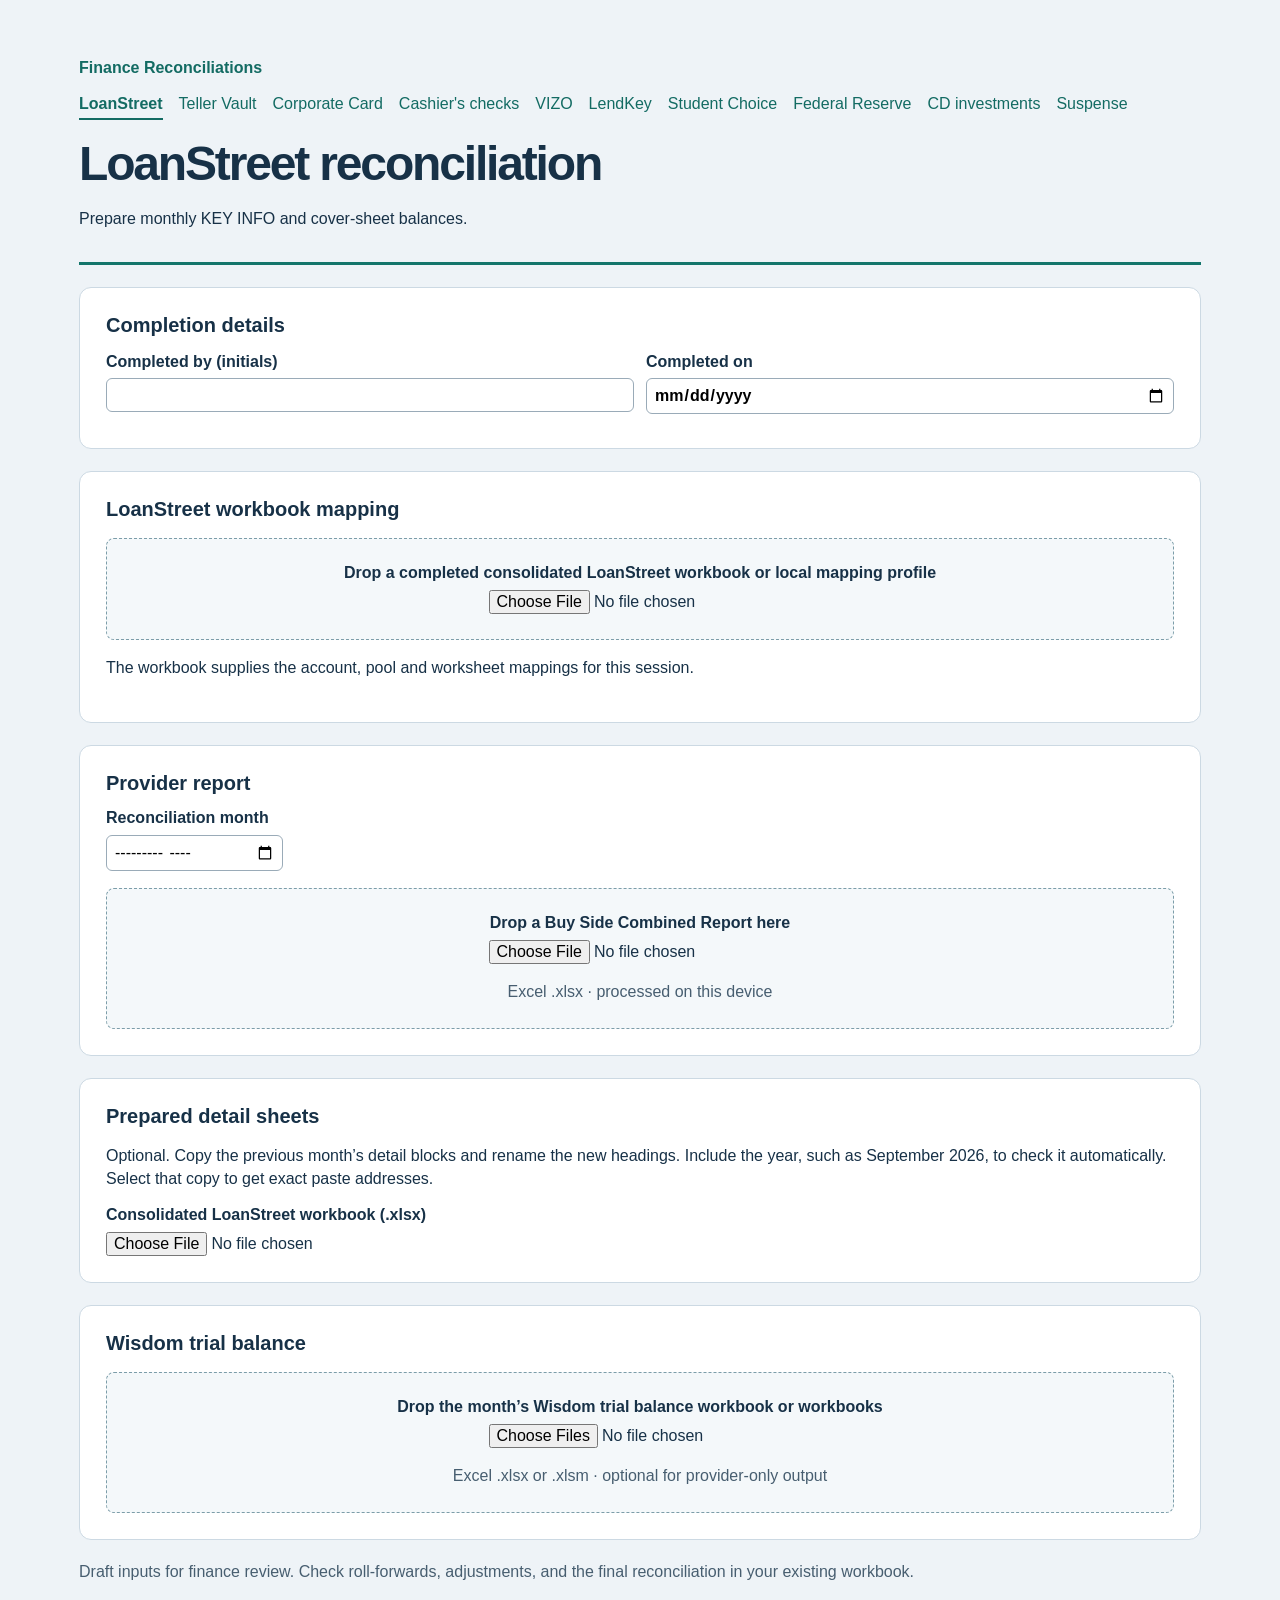
==== index.html @ 939632a0 "Publish static reconciliation app" ====
<!doctype html>
<html lang="en">
<head>
  <meta charset="utf-8">
  <meta name="viewport" content="width=device-width, initial-scale=1">
  <meta http-equiv="Content-Security-Policy" content="default-src 'none'; script-src 'self'; style-src 'self'; connect-src 'none'; base-uri 'none'; form-action 'none'">
  <title>LoanStreet reconciliation | Finance Reconciliations</title>
  <link rel="stylesheet" href="style.css">
  <script defer src="jszip.min.js"></script>
  <script defer src="loanstreet.js"></script>
  <script defer src="covers.js"></script>
  <script defer src="details.js"></script>
  <script defer src="profile.js"></script>
  <script defer src="app.js"></script>
</head>
<body>
  <main>
    <header>
      <p class="organization">Finance Reconciliations</p>
      <nav aria-label="Reconciliations"><a href="index.html" aria-current="page">LoanStreet</a><a href="vault.html">Teller Vault</a><a href="card.html">Corporate Card</a><a href="checks.html">Cashier's checks</a><a href="vizo.html">VIZO</a><a href="lendkey.html">LendKey</a><a href="student.html">Student Choice</a><a href="fed.html">Federal Reserve</a><a href="cd.html">CD investments</a><a href="suspense.html">Suspense</a></nav>
      <h1>LoanStreet reconciliation</h1>
      <p>Prepare monthly KEY INFO and cover-sheet balances.</p>
    </header>
    <section class="panel" aria-labelledby="profile-heading">
      <h2 id="profile-heading">LoanStreet workbook mapping</h2>
      <div id="profile-drop" class="drop">
        <label for="profile">Drop a completed consolidated LoanStreet workbook or local mapping profile</label>
        <input type="file" id="profile" accept=".xlsx,.json">
      </div>
      <p id="profile-status" role="status">The workbook supplies the account, pool and worksheet mappings for this session.</p>
    </section>
    <section class="panel" aria-labelledby="input-heading">
      <h2 id="input-heading">Provider report</h2>
      <label for="month">Reconciliation month</label>
      <input type="month" id="month" required>
      <div id="drop" class="drop">
        <label for="report">Drop a Buy Side Combined Report here</label>
        <input type="file" id="report" accept=".xlsx">
        <p>Excel .xlsx · processed on this device</p>
      </div>
      <p id="status" role="status" aria-live="polite"></p>
    </section>
    <section class="panel" aria-labelledby="detail-heading">
      <h2 id="detail-heading">Prepared detail sheets</h2>
      <p>Optional. Copy the previous month’s detail blocks and rename the new headings. Include the year, such as September 2026, to check it automatically. Select that copy to get exact paste addresses.</p>
      <label for="detail-file">Consolidated LoanStreet workbook (.xlsx)</label>
      <input type="file" id="detail-file" accept=".xlsx">
      <p id="detail-status" role="status" aria-live="polite"></p>
      <button type="button" id="detail-clear" hidden>Remove detail workbook</button>
    </section>
    <section class="panel" aria-labelledby="wisdom-heading">
      <h2 id="wisdom-heading">Wisdom trial balance</h2>
      <div id="wisdom-drop" class="drop">
        <label for="wisdom-file">Drop the month’s Wisdom trial balance workbook or workbooks</label>
        <input type="file" id="wisdom-file" accept=".xlsx,.xlsm" multiple>
        <p>Excel .xlsx or .xlsm · optional for provider-only output</p>
      </div>
      <div id="wisdom-mapping" hidden>
        <p>Use the same account and balance columns and data row range in each workbook.</p>
        <div class="mapping">
          <label>Worksheet<select id="wisdom-sheet"></select></label>
          <label>G/L account column<input id="wisdom-account" placeholder="e.g. A" maxlength="3"></label>
          <label>Ending balance column<input id="wisdom-balance" placeholder="e.g. F" maxlength="3"></label>
          <label>First data row<input id="wisdom-first" type="number" min="1" max="1048576" value="2"></label>
          <label>Last data row (optional)<input id="wisdom-last" type="number" min="1" max="1048576"></label>
        </div>
        <label class="confirmation"><input id="wisdom-confirm" type="checkbox">
          I verified the selected columns, month, and that these are the ending balances after the month-end entries.
        </label>
      </div>
      <p id="wisdom-status" role="status" aria-live="polite"></p>
      <button type="button" id="wisdom-clear" hidden>Remove Wisdom file</button>
    </section>
    <section class="panel" id="preview" aria-labelledby="output-heading" hidden>
      <div class="output">
        <div>
          <h2 id="output-heading">Excel preview</h2>
          <p id="period"></p>
        </div>
        <button type="button" id="download">Download Excel</button>
      </div>
      <div id="table" class="table" tabindex="0" role="region" aria-label="Pool balances"></div>
      <p>In your copied monthly KEY INFO worksheet, paste values from <strong>G3:N10</strong> and <strong>G12</strong> into the same cells. Check that the pool headers match first.</p>
      <p>Use the <strong>Cover inputs</strong> sheet to find the exact provider and ledger cells to paste into each existing cover. Paste only the listed cells.</p>
      <p>When provided, <strong>Cover period inputs</strong> lists the month labels to update in the prepared covers.</p>
      <p>Use <strong>Detail inputs</strong> for the five provider amounts per pool. When a prepared workbook is selected, review the current values and proposed changes before pasting the listed cells.</p>
    </section>
    <aside>Draft inputs for finance review. Check roll-forwards, adjustments, and the final reconciliation in your existing workbook.</aside>
  </main>
</body>
</html>
---- style.css ----
:root {
  color-scheme: light;
  font-family: "Geist", "Segoe UI", sans-serif;
  color: #173147;
  background: #eef3f7;
}
* { box-sizing: border-box; }
[hidden] { display: none !important; }
body { margin: 0; }
main { max-width: 1170px; margin: auto; padding: 40px 24px; }
header { border-bottom: 3px solid #13756b; padding-bottom: 16px; }
.organization { color: #136b63; font-weight: 750; }
h1 { font-size: clamp(2rem, 5vw, 3rem); margin: 0; letter-spacing: -.045em; }
h2 { margin: 0 0 14px; font-size: 1.25rem; }
nav { display: flex; flex-wrap: wrap; gap: 16px; margin: 16px 0; }
nav a { color: #136b63; padding-bottom: 5px; text-decoration: none; }
nav a[aria-current] { font-weight: 750; border-bottom: 2px solid; }
p { line-height: 1.45; }
.panel {
  margin-top: 22px;
  border-radius: 12px;
  border: 1px solid #ccd9e3;
  background: white;
  padding: clamp(15px, 3vw, 26px);
}
label { display: block; font-weight: 650; margin-bottom: 8px; }
input, button { font: inherit; max-width: 100%; }
textarea { display: block; width: 100%; margin: 7px 0 14px; border: 1px solid #9aabb8; border-radius: 6px; padding: 9px; font: inherit; resize: vertical; }
input[type=month] { border: 1px solid #9aabb8; border-radius: 6px; padding: 7px; }
.drop {
  border: 1.5px dashed #7c9da9;
  background: #f4f8fa;
  border-radius: 8px;
  padding: 25px 16px;
  text-align: center;
  margin-top: 17px;
}
.drop.active { border-color: #13756b; background: #e1f3ef; }
.drop p, .output p { color: #475e70; margin-bottom: 0; }
#status, #wisdom-status, #detail-status { margin: 12px 0 0; overflow-wrap: anywhere; }
#status:empty, #wisdom-status:empty, #detail-status:empty { display: none; }
.error { color: #a22727; font-weight: 650; }
.mapping { display: grid; grid-template-columns: repeat(auto-fit, minmax(160px, 1fr)); gap: 12px; margin-top: 16px; }
.mapping input, .mapping select { display: block; width: 100%; margin-top: 7px; font: inherit; border: 1px solid #9aabb8; border-radius: 6px; padding: 7px; background: white; }
.column-detection [role=status]:not(:empty) { display: block; margin-top: 7px; }
.confirmation { margin-top: 8px; font-weight: 500; }
#wisdom-clear, #detail-clear { margin-top: 12px; color: #136b63; background: #e7eff4; }
.output { display: flex; align-items: center; justify-content: space-between; flex-wrap: wrap; gap: 12px; margin-bottom: 16px; }
.output h2 { margin-bottom: 4px; }
.output p { margin-top: 0; }
button { background: #136b63; border: 0; color: white; border-radius: 7px; padding: 10px 16px; font-weight: 700; cursor: pointer; }
button:disabled { opacity: .6; cursor: wait; }
.actions { display: flex; flex-wrap: wrap; gap: 8px; margin-bottom: 14px; }
#transactions td { white-space: normal; min-width: 85px; }
#transactions td.description { min-width: 220px; text-align: left; overflow-wrap: anywhere; }
:focus-visible { outline: 3px solid #1576a7; outline-offset: 3px; }
.table { overflow-x: auto; }
table { border-collapse: collapse; width: 100%; font-variant-numeric: tabular-nums; }
th, td { text-align: right; padding: 10px; white-space: nowrap; border-bottom: 1px solid #dce5eb; }
th:first-child { text-align: left; white-space: normal; min-width: 185px; }
thead { background: #e7eff4; }
tbody tr:nth-child(even) { background: #f5f8fa; }
aside { margin-top: 20px; color: #475e70; line-height: 1.45; }
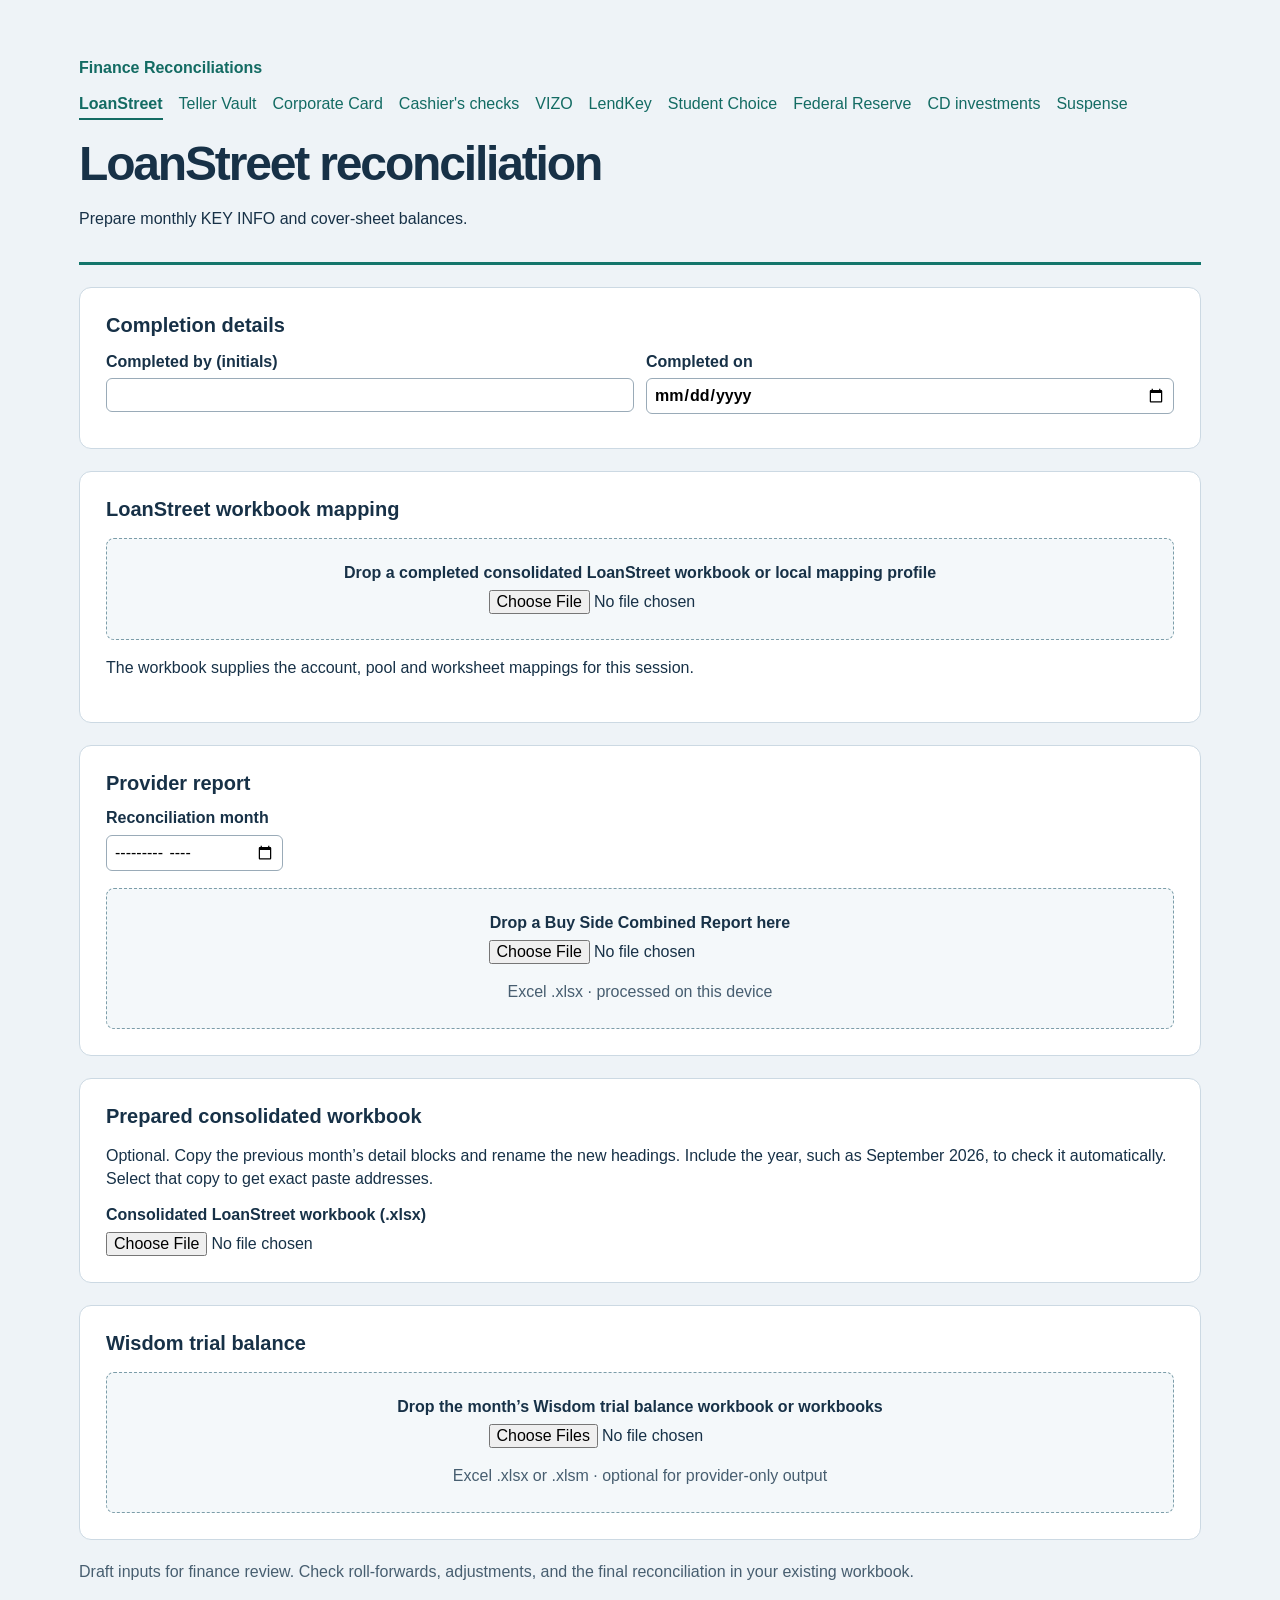
==== commit f07fd89a: "Fill prepared LoanStreet and Teller Vault workbooks" ====
--- a/index.html
+++ b/index.html
@@ -1,91 +1,93 @@
-<!doctype html>
-<html lang="en">
-<head>
-  <meta charset="utf-8">
-  <meta name="viewport" content="width=device-width, initial-scale=1">
-  <meta http-equiv="Content-Security-Policy" content="default-src 'none'; script-src 'self'; style-src 'self'; connect-src 'none'; base-uri 'none'; form-action 'none'">
-  <title>LoanStreet reconciliation | Finance Reconciliations</title>
-  <link rel="stylesheet" href="style.css">
-  <script defer src="jszip.min.js"></script>
-  <script defer src="loanstreet.js"></script>
-  <script defer src="covers.js"></script>
-  <script defer src="details.js"></script>
-  <script defer src="profile.js"></script>
-  <script defer src="app.js"></script>
-</head>
-<body>
-  <main>
-    <header>
-      <p class="organization">Finance Reconciliations</p>
-      <nav aria-label="Reconciliations"><a href="index.html" aria-current="page">LoanStreet</a><a href="vault.html">Teller Vault</a><a href="card.html">Corporate Card</a><a href="checks.html">Cashier's checks</a><a href="vizo.html">VIZO</a><a href="lendkey.html">LendKey</a><a href="student.html">Student Choice</a><a href="fed.html">Federal Reserve</a><a href="cd.html">CD investments</a><a href="suspense.html">Suspense</a></nav>
-      <h1>LoanStreet reconciliation</h1>
-      <p>Prepare monthly KEY INFO and cover-sheet balances.</p>
-    </header>
-    <section class="panel" aria-labelledby="profile-heading">
-      <h2 id="profile-heading">LoanStreet workbook mapping</h2>
-      <div id="profile-drop" class="drop">
-        <label for="profile">Drop a completed consolidated LoanStreet workbook or local mapping profile</label>
-        <input type="file" id="profile" accept=".xlsx,.json">
-      </div>
-      <p id="profile-status" role="status">The workbook supplies the account, pool and worksheet mappings for this session.</p>
-    </section>
-    <section class="panel" aria-labelledby="input-heading">
-      <h2 id="input-heading">Provider report</h2>
-      <label for="month">Reconciliation month</label>
-      <input type="month" id="month" required>
-      <div id="drop" class="drop">
-        <label for="report">Drop a Buy Side Combined Report here</label>
-        <input type="file" id="report" accept=".xlsx">
-        <p>Excel .xlsx · processed on this device</p>
-      </div>
-      <p id="status" role="status" aria-live="polite"></p>
-    </section>
-    <section class="panel" aria-labelledby="detail-heading">
-      <h2 id="detail-heading">Prepared detail sheets</h2>
-      <p>Optional. Copy the previous month’s detail blocks and rename the new headings. Include the year, such as September 2026, to check it automatically. Select that copy to get exact paste addresses.</p>
-      <label for="detail-file">Consolidated LoanStreet workbook (.xlsx)</label>
-      <input type="file" id="detail-file" accept=".xlsx">
-      <p id="detail-status" role="status" aria-live="polite"></p>
-      <button type="button" id="detail-clear" hidden>Remove detail workbook</button>
-    </section>
-    <section class="panel" aria-labelledby="wisdom-heading">
-      <h2 id="wisdom-heading">Wisdom trial balance</h2>
-      <div id="wisdom-drop" class="drop">
-        <label for="wisdom-file">Drop the month’s Wisdom trial balance workbook or workbooks</label>
-        <input type="file" id="wisdom-file" accept=".xlsx,.xlsm" multiple>
-        <p>Excel .xlsx or .xlsm · optional for provider-only output</p>
-      </div>
-      <div id="wisdom-mapping" hidden>
-        <p>Use the same account and balance columns and data row range in each workbook.</p>
-        <div class="mapping">
-          <label>Worksheet<select id="wisdom-sheet"></select></label>
-          <label>G/L account column<input id="wisdom-account" placeholder="e.g. A" maxlength="3"></label>
-          <label>Ending balance column<input id="wisdom-balance" placeholder="e.g. F" maxlength="3"></label>
-          <label>First data row<input id="wisdom-first" type="number" min="1" max="1048576" value="2"></label>
-          <label>Last data row (optional)<input id="wisdom-last" type="number" min="1" max="1048576"></label>
-        </div>
-        <label class="confirmation"><input id="wisdom-confirm" type="checkbox">
-          I verified the selected columns, month, and that these are the ending balances after the month-end entries.
-        </label>
-      </div>
-      <p id="wisdom-status" role="status" aria-live="polite"></p>
-      <button type="button" id="wisdom-clear" hidden>Remove Wisdom file</button>
-    </section>
-    <section class="panel" id="preview" aria-labelledby="output-heading" hidden>
-      <div class="output">
-        <div>
-          <h2 id="output-heading">Excel preview</h2>
-          <p id="period"></p>
-        </div>
-        <button type="button" id="download">Download Excel</button>
-      </div>
-      <div id="table" class="table" tabindex="0" role="region" aria-label="Pool balances"></div>
-      <p>In your copied monthly KEY INFO worksheet, paste values from <strong>G3:N10</strong> and <strong>G12</strong> into the same cells. Check that the pool headers match first.</p>
-      <p>Use the <strong>Cover inputs</strong> sheet to find the exact provider and ledger cells to paste into each existing cover. Paste only the listed cells.</p>
-      <p>When provided, <strong>Cover period inputs</strong> lists the month labels to update in the prepared covers.</p>
-      <p>Use <strong>Detail inputs</strong> for the five provider amounts per pool. When a prepared workbook is selected, review the current values and proposed changes before pasting the listed cells.</p>
-    </section>
-    <aside>Draft inputs for finance review. Check roll-forwards, adjustments, and the final reconciliation in your existing workbook.</aside>
-  </main>
-</body>
-</html>
+<!doctype html>
+<html lang="en">
+<head>
+  <meta charset="utf-8">
+  <meta name="viewport" content="width=device-width, initial-scale=1">
+  <meta http-equiv="Content-Security-Policy" content="default-src 'none'; script-src 'self'; style-src 'self'; connect-src 'none'; base-uri 'none'; form-action 'none'">
+  <title>LoanStreet reconciliation | Finance Reconciliations</title>
+  <link rel="stylesheet" href="style.css">
+  <script defer src="jszip.min.js"></script>
+  <script defer src="loanstreet.js"></script>
+  <script defer src="covers.js"></script>
+  <script defer src="details.js"></script>
+  <script defer src="profile.js"></script>
+  <script defer src="app.js"></script>
+</head>
+<body>
+  <main>
+    <header>
+      <p class="organization">Finance Reconciliations</p>
+      <nav aria-label="Reconciliations"><a href="index.html" aria-current="page">LoanStreet</a><a href="vault.html">Teller Vault</a><a href="card.html">Corporate Card</a><a href="checks.html">Cashier's checks</a><a href="vizo.html">VIZO</a><a href="lendkey.html">LendKey</a><a href="student.html">Student Choice</a><a href="fed.html">Federal Reserve</a><a href="cd.html">CD investments</a><a href="suspense.html">Suspense</a></nav>
+      <h1>LoanStreet reconciliation</h1>
+      <p>Prepare monthly KEY INFO and cover-sheet balances.</p>
+    </header>
+    <section class="panel" aria-labelledby="profile-heading">
+      <h2 id="profile-heading">LoanStreet workbook mapping</h2>
+      <div id="profile-drop" class="drop">
+        <label for="profile">Drop a completed consolidated LoanStreet workbook or local mapping profile</label>
+        <input type="file" id="profile" accept=".xlsx,.json">
+      </div>
+      <p id="profile-status" role="status">The workbook supplies the account, pool and worksheet mappings for this session.</p>
+    </section>
+    <section class="panel" aria-labelledby="input-heading">
+      <h2 id="input-heading">Provider report</h2>
+      <label for="month">Reconciliation month</label>
+      <input type="month" id="month" required>
+      <div id="drop" class="drop">
+        <label for="report">Drop a Buy Side Combined Report here</label>
+        <input type="file" id="report" accept=".xlsx">
+        <p>Excel .xlsx · processed on this device</p>
+      </div>
+      <p id="status" role="status" aria-live="polite"></p>
+    </section>
+    <section class="panel" aria-labelledby="detail-heading">
+      <h2 id="detail-heading">Prepared consolidated workbook</h2>
+      <p>Optional. Copy the previous month’s detail blocks and rename the new headings. Include the year, such as September 2026, to check it automatically. Select that copy to get exact paste addresses.</p>
+      <label for="detail-file">Consolidated LoanStreet workbook (.xlsx)</label>
+      <input type="file" id="detail-file" accept=".xlsx">
+      <p id="detail-status" role="status" aria-live="polite"></p>
+      <button type="button" id="detail-clear" hidden>Remove detail workbook</button>
+    </section>
+    <section class="panel" aria-labelledby="wisdom-heading">
+      <h2 id="wisdom-heading">Wisdom trial balance</h2>
+      <div id="wisdom-drop" class="drop">
+        <label for="wisdom-file">Drop the month’s Wisdom trial balance workbook or workbooks</label>
+        <input type="file" id="wisdom-file" accept=".xlsx,.xlsm" multiple>
+        <p>Excel .xlsx or .xlsm · optional for provider-only output</p>
+      </div>
+      <div id="wisdom-mapping" hidden>
+        <p>Use the same account and balance columns and data row range in each workbook.</p>
+        <div class="mapping">
+          <label>Worksheet<select id="wisdom-sheet"></select></label>
+          <label>G/L account column<input id="wisdom-account" placeholder="e.g. A" maxlength="3"></label>
+          <label>Ending balance column<input id="wisdom-balance" placeholder="e.g. F" maxlength="3"></label>
+          <label>First data row<input id="wisdom-first" type="number" min="1" max="1048576" value="2"></label>
+          <label>Last data row (optional)<input id="wisdom-last" type="number" min="1" max="1048576"></label>
+        </div>
+        <label class="confirmation"><input id="wisdom-confirm" type="checkbox">
+          I verified the selected columns, month, and that these are the ending balances after the month-end entries.
+        </label>
+      </div>
+      <p id="wisdom-status" role="status" aria-live="polite"></p>
+      <button type="button" id="wisdom-clear" hidden>Remove Wisdom file</button>
+    </section>
+    <section class="panel" id="preview" aria-labelledby="output-heading" hidden>
+      <div class="output">
+        <div>
+          <h2 id="output-heading">Excel preview</h2>
+          <p id="period"></p>
+        </div>
+        <button type="button" id="download">Download review Excel</button>
+        <button type="button" id="download-template" hidden>Download filled LoanStreet workbook</button>
+      </div>
+      <div id="table" class="table" tabindex="0" role="region" aria-label="Pool balances"></div>
+      <p id="template-download-note" hidden></p>
+      <p>In your copied monthly KEY INFO worksheet, paste values from <strong>G3:N10</strong> and <strong>G12</strong> into the same cells. Check that the pool headers match first.</p>
+      <p>Use the <strong>Cover inputs</strong> sheet to find the exact provider and ledger cells to paste into each existing cover. Paste only the listed cells.</p>
+      <p>When provided, <strong>Cover period inputs</strong> lists the month labels to update in the prepared covers.</p>
+      <p>Use <strong>Detail inputs</strong> for the five provider amounts per pool. When a prepared workbook is selected, review the current values and proposed changes before pasting the listed cells.</p>
+    </section>
+    <aside>Draft inputs for finance review. Check roll-forwards, adjustments, and the final reconciliation in your existing workbook.</aside>
+  </main>
+</body>
+</html>
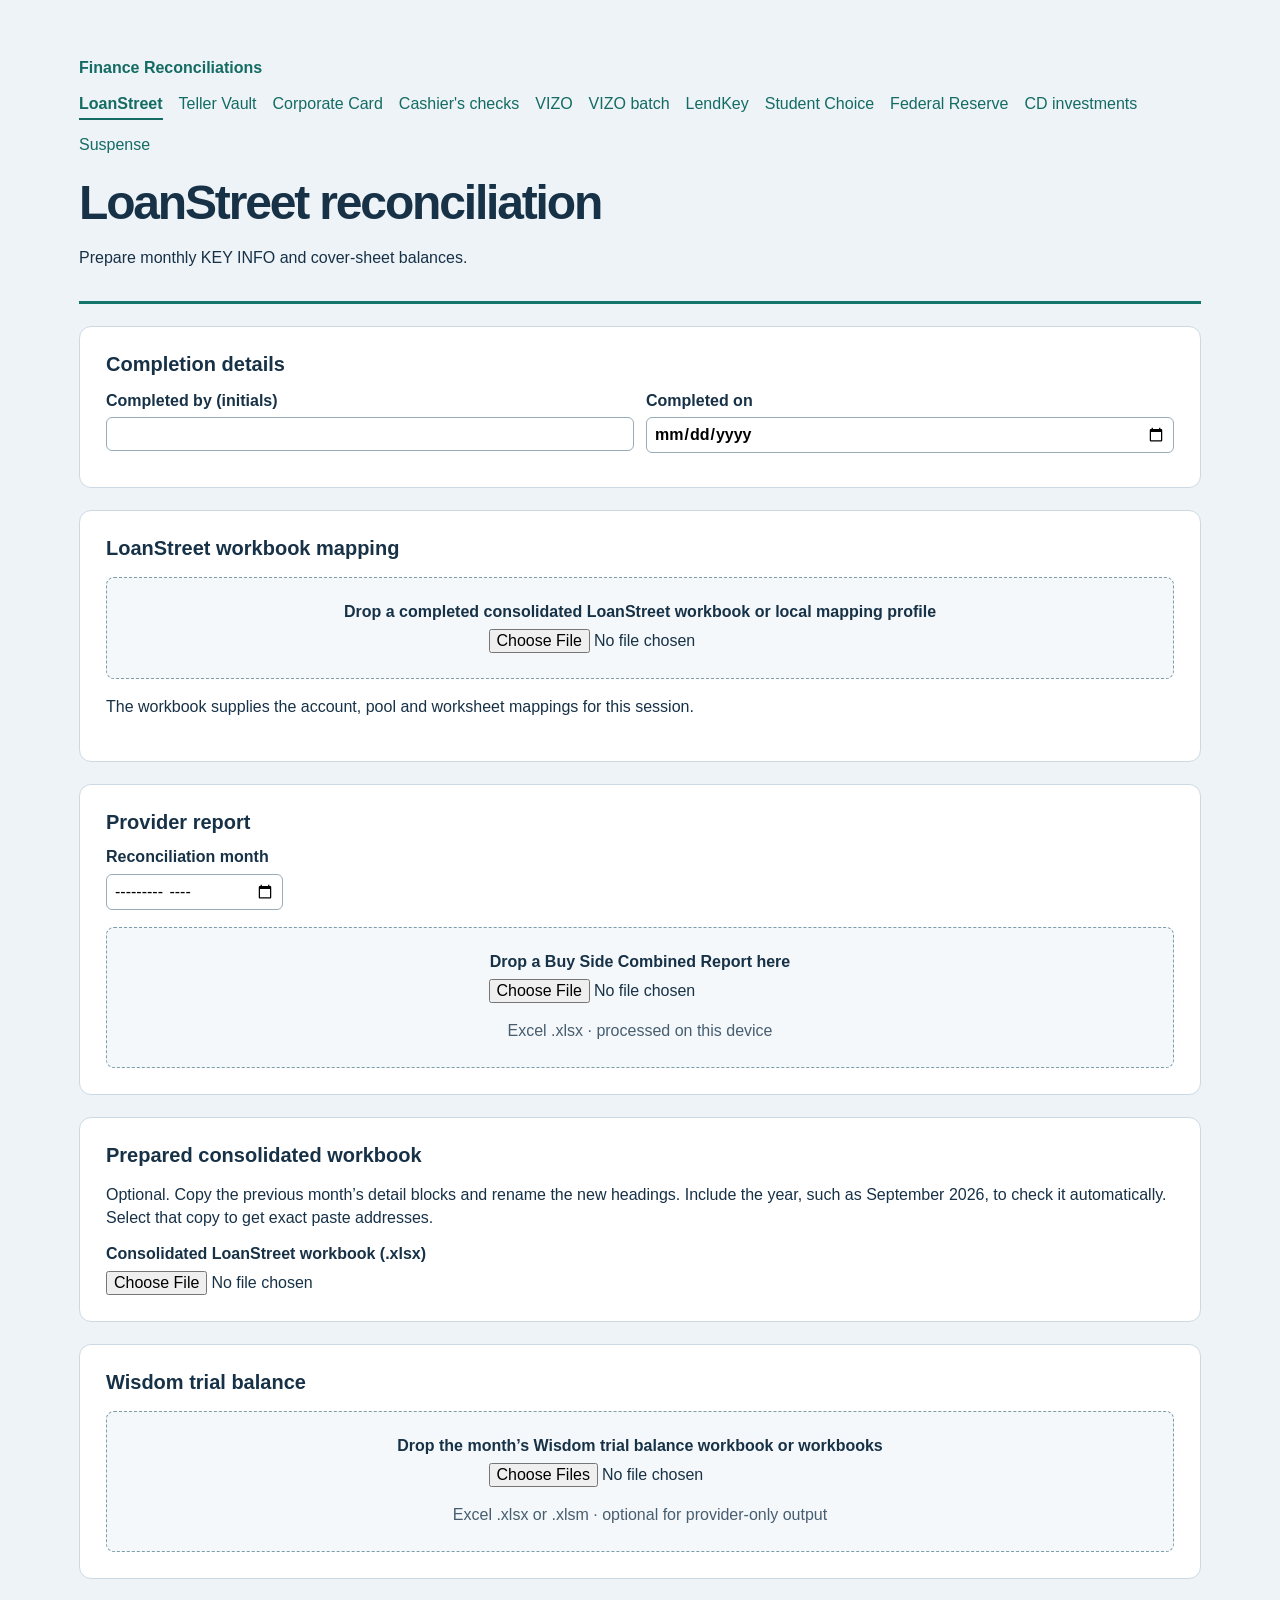
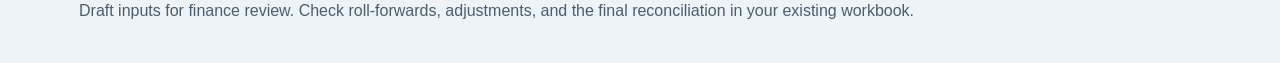
==== commit 12829d13: "Add VIZO batch: all VIZO accounts reconciled together Co-Authored-By: Claude Opus 5.5 <noreply@anthr" ====
--- a/index.html
+++ b/index.html
@@ -1,93 +1,93 @@
-<!doctype html>
-<html lang="en">
-<head>
-  <meta charset="utf-8">
-  <meta name="viewport" content="width=device-width, initial-scale=1">
-  <meta http-equiv="Content-Security-Policy" content="default-src 'none'; script-src 'self'; style-src 'self'; connect-src 'none'; base-uri 'none'; form-action 'none'">
-  <title>LoanStreet reconciliation | Finance Reconciliations</title>
-  <link rel="stylesheet" href="style.css">
-  <script defer src="jszip.min.js"></script>
-  <script defer src="loanstreet.js"></script>
-  <script defer src="covers.js"></script>
-  <script defer src="details.js"></script>
-  <script defer src="profile.js"></script>
-  <script defer src="app.js"></script>
-</head>
-<body>
-  <main>
-    <header>
-      <p class="organization">Finance Reconciliations</p>
-      <nav aria-label="Reconciliations"><a href="index.html" aria-current="page">LoanStreet</a><a href="vault.html">Teller Vault</a><a href="card.html">Corporate Card</a><a href="checks.html">Cashier's checks</a><a href="vizo.html">VIZO</a><a href="lendkey.html">LendKey</a><a href="student.html">Student Choice</a><a href="fed.html">Federal Reserve</a><a href="cd.html">CD investments</a><a href="suspense.html">Suspense</a></nav>
-      <h1>LoanStreet reconciliation</h1>
-      <p>Prepare monthly KEY INFO and cover-sheet balances.</p>
-    </header>
-    <section class="panel" aria-labelledby="profile-heading">
-      <h2 id="profile-heading">LoanStreet workbook mapping</h2>
-      <div id="profile-drop" class="drop">
-        <label for="profile">Drop a completed consolidated LoanStreet workbook or local mapping profile</label>
-        <input type="file" id="profile" accept=".xlsx,.json">
-      </div>
-      <p id="profile-status" role="status">The workbook supplies the account, pool and worksheet mappings for this session.</p>
-    </section>
-    <section class="panel" aria-labelledby="input-heading">
-      <h2 id="input-heading">Provider report</h2>
-      <label for="month">Reconciliation month</label>
-      <input type="month" id="month" required>
-      <div id="drop" class="drop">
-        <label for="report">Drop a Buy Side Combined Report here</label>
-        <input type="file" id="report" accept=".xlsx">
-        <p>Excel .xlsx · processed on this device</p>
-      </div>
-      <p id="status" role="status" aria-live="polite"></p>
-    </section>
-    <section class="panel" aria-labelledby="detail-heading">
-      <h2 id="detail-heading">Prepared consolidated workbook</h2>
-      <p>Optional. Copy the previous month’s detail blocks and rename the new headings. Include the year, such as September 2026, to check it automatically. Select that copy to get exact paste addresses.</p>
-      <label for="detail-file">Consolidated LoanStreet workbook (.xlsx)</label>
-      <input type="file" id="detail-file" accept=".xlsx">
-      <p id="detail-status" role="status" aria-live="polite"></p>
-      <button type="button" id="detail-clear" hidden>Remove detail workbook</button>
-    </section>
-    <section class="panel" aria-labelledby="wisdom-heading">
-      <h2 id="wisdom-heading">Wisdom trial balance</h2>
-      <div id="wisdom-drop" class="drop">
-        <label for="wisdom-file">Drop the month’s Wisdom trial balance workbook or workbooks</label>
-        <input type="file" id="wisdom-file" accept=".xlsx,.xlsm" multiple>
-        <p>Excel .xlsx or .xlsm · optional for provider-only output</p>
-      </div>
-      <div id="wisdom-mapping" hidden>
-        <p>Use the same account and balance columns and data row range in each workbook.</p>
-        <div class="mapping">
-          <label>Worksheet<select id="wisdom-sheet"></select></label>
-          <label>G/L account column<input id="wisdom-account" placeholder="e.g. A" maxlength="3"></label>
-          <label>Ending balance column<input id="wisdom-balance" placeholder="e.g. F" maxlength="3"></label>
-          <label>First data row<input id="wisdom-first" type="number" min="1" max="1048576" value="2"></label>
-          <label>Last data row (optional)<input id="wisdom-last" type="number" min="1" max="1048576"></label>
-        </div>
-        <label class="confirmation"><input id="wisdom-confirm" type="checkbox">
-          I verified the selected columns, month, and that these are the ending balances after the month-end entries.
-        </label>
-      </div>
-      <p id="wisdom-status" role="status" aria-live="polite"></p>
-      <button type="button" id="wisdom-clear" hidden>Remove Wisdom file</button>
-    </section>
-    <section class="panel" id="preview" aria-labelledby="output-heading" hidden>
-      <div class="output">
-        <div>
-          <h2 id="output-heading">Excel preview</h2>
-          <p id="period"></p>
-        </div>
-        <button type="button" id="download">Download review Excel</button>
-        <button type="button" id="download-template" hidden>Download filled LoanStreet workbook</button>
-      </div>
-      <div id="table" class="table" tabindex="0" role="region" aria-label="Pool balances"></div>
-      <p id="template-download-note" hidden></p>
-      <p>In your copied monthly KEY INFO worksheet, paste values from <strong>G3:N10</strong> and <strong>G12</strong> into the same cells. Check that the pool headers match first.</p>
-      <p>Use the <strong>Cover inputs</strong> sheet to find the exact provider and ledger cells to paste into each existing cover. Paste only the listed cells.</p>
-      <p>When provided, <strong>Cover period inputs</strong> lists the month labels to update in the prepared covers.</p>
-      <p>Use <strong>Detail inputs</strong> for the five provider amounts per pool. When a prepared workbook is selected, review the current values and proposed changes before pasting the listed cells.</p>
-    </section>
-    <aside>Draft inputs for finance review. Check roll-forwards, adjustments, and the final reconciliation in your existing workbook.</aside>
-  </main>
-</body>
-</html>
+<!doctype html>
+<html lang="en">
+<head>
+  <meta charset="utf-8">
+  <meta name="viewport" content="width=device-width, initial-scale=1">
+  <meta http-equiv="Content-Security-Policy" content="default-src 'none'; script-src 'self'; style-src 'self'; connect-src 'none'; base-uri 'none'; form-action 'none'">
+  <title>LoanStreet reconciliation | Finance Reconciliations</title>
+  <link rel="stylesheet" href="style.css">
+  <script defer src="jszip.min.js"></script>
+  <script defer src="loanstreet.js"></script>
+  <script defer src="covers.js"></script>
+  <script defer src="details.js"></script>
+  <script defer src="profile.js"></script>
+  <script defer src="app.js"></script>
+</head>
+<body>
+  <main>
+    <header>
+      <p class="organization">Finance Reconciliations</p>
+      <nav aria-label="Reconciliations"><a href="index.html" aria-current="page">LoanStreet</a><a href="vault.html">Teller Vault</a><a href="card.html">Corporate Card</a><a href="checks.html">Cashier's checks</a><a href="vizo.html">VIZO</a><a href="vizo-batch.html">VIZO batch</a><a href="lendkey.html">LendKey</a><a href="student.html">Student Choice</a><a href="fed.html">Federal Reserve</a><a href="cd.html">CD investments</a><a href="suspense.html">Suspense</a></nav>
+      <h1>LoanStreet reconciliation</h1>
+      <p>Prepare monthly KEY INFO and cover-sheet balances.</p>
+    </header>
+    <section class="panel" aria-labelledby="profile-heading">
+      <h2 id="profile-heading">LoanStreet workbook mapping</h2>
+      <div id="profile-drop" class="drop">
+        <label for="profile">Drop a completed consolidated LoanStreet workbook or local mapping profile</label>
+        <input type="file" id="profile" accept=".xlsx,.json">
+      </div>
+      <p id="profile-status" role="status">The workbook supplies the account, pool and worksheet mappings for this session.</p>
+    </section>
+    <section class="panel" aria-labelledby="input-heading">
+      <h2 id="input-heading">Provider report</h2>
+      <label for="month">Reconciliation month</label>
+      <input type="month" id="month" required>
+      <div id="drop" class="drop">
+        <label for="report">Drop a Buy Side Combined Report here</label>
+        <input type="file" id="report" accept=".xlsx">
+        <p>Excel .xlsx · processed on this device</p>
+      </div>
+      <p id="status" role="status" aria-live="polite"></p>
+    </section>
+    <section class="panel" aria-labelledby="detail-heading">
+      <h2 id="detail-heading">Prepared consolidated workbook</h2>
+      <p>Optional. Copy the previous month’s detail blocks and rename the new headings. Include the year, such as September 2026, to check it automatically. Select that copy to get exact paste addresses.</p>
+      <label for="detail-file">Consolidated LoanStreet workbook (.xlsx)</label>
+      <input type="file" id="detail-file" accept=".xlsx">
+      <p id="detail-status" role="status" aria-live="polite"></p>
+      <button type="button" id="detail-clear" hidden>Remove detail workbook</button>
+    </section>
+    <section class="panel" aria-labelledby="wisdom-heading">
+      <h2 id="wisdom-heading">Wisdom trial balance</h2>
+      <div id="wisdom-drop" class="drop">
+        <label for="wisdom-file">Drop the month’s Wisdom trial balance workbook or workbooks</label>
+        <input type="file" id="wisdom-file" accept=".xlsx,.xlsm" multiple>
+        <p>Excel .xlsx or .xlsm · optional for provider-only output</p>
+      </div>
+      <div id="wisdom-mapping" hidden>
+        <p>Use the same account and balance columns and data row range in each workbook.</p>
+        <div class="mapping">
+          <label>Worksheet<select id="wisdom-sheet"></select></label>
+          <label>G/L account column<input id="wisdom-account" placeholder="e.g. A" maxlength="3"></label>
+          <label>Ending balance column<input id="wisdom-balance" placeholder="e.g. F" maxlength="3"></label>
+          <label>First data row<input id="wisdom-first" type="number" min="1" max="1048576" value="2"></label>
+          <label>Last data row (optional)<input id="wisdom-last" type="number" min="1" max="1048576"></label>
+        </div>
+        <label class="confirmation"><input id="wisdom-confirm" type="checkbox">
+          I verified the selected columns, month, and that these are the ending balances after the month-end entries.
+        </label>
+      </div>
+      <p id="wisdom-status" role="status" aria-live="polite"></p>
+      <button type="button" id="wisdom-clear" hidden>Remove Wisdom file</button>
+    </section>
+    <section class="panel" id="preview" aria-labelledby="output-heading" hidden>
+      <div class="output">
+        <div>
+          <h2 id="output-heading">Excel preview</h2>
+          <p id="period"></p>
+        </div>
+        <button type="button" id="download">Download review Excel</button>
+        <button type="button" id="download-template" hidden>Download filled LoanStreet workbook</button>
+      </div>
+      <div id="table" class="table" tabindex="0" role="region" aria-label="Pool balances"></div>
+      <p id="template-download-note" hidden></p>
+      <p>In your copied monthly KEY INFO worksheet, paste values from <strong>G3:N10</strong> and <strong>G12</strong> into the same cells. Check that the pool headers match first.</p>
+      <p>Use the <strong>Cover inputs</strong> sheet to find the exact provider and ledger cells to paste into each existing cover. Paste only the listed cells.</p>
+      <p>When provided, <strong>Cover period inputs</strong> lists the month labels to update in the prepared covers.</p>
+      <p>Use <strong>Detail inputs</strong> for the five provider amounts per pool. When a prepared workbook is selected, review the current values and proposed changes before pasting the listed cells.</p>
+    </section>
+    <aside>Draft inputs for finance review. Check roll-forwards, adjustments, and the final reconciliation in your existing workbook.</aside>
+  </main>
+</body>
+</html>
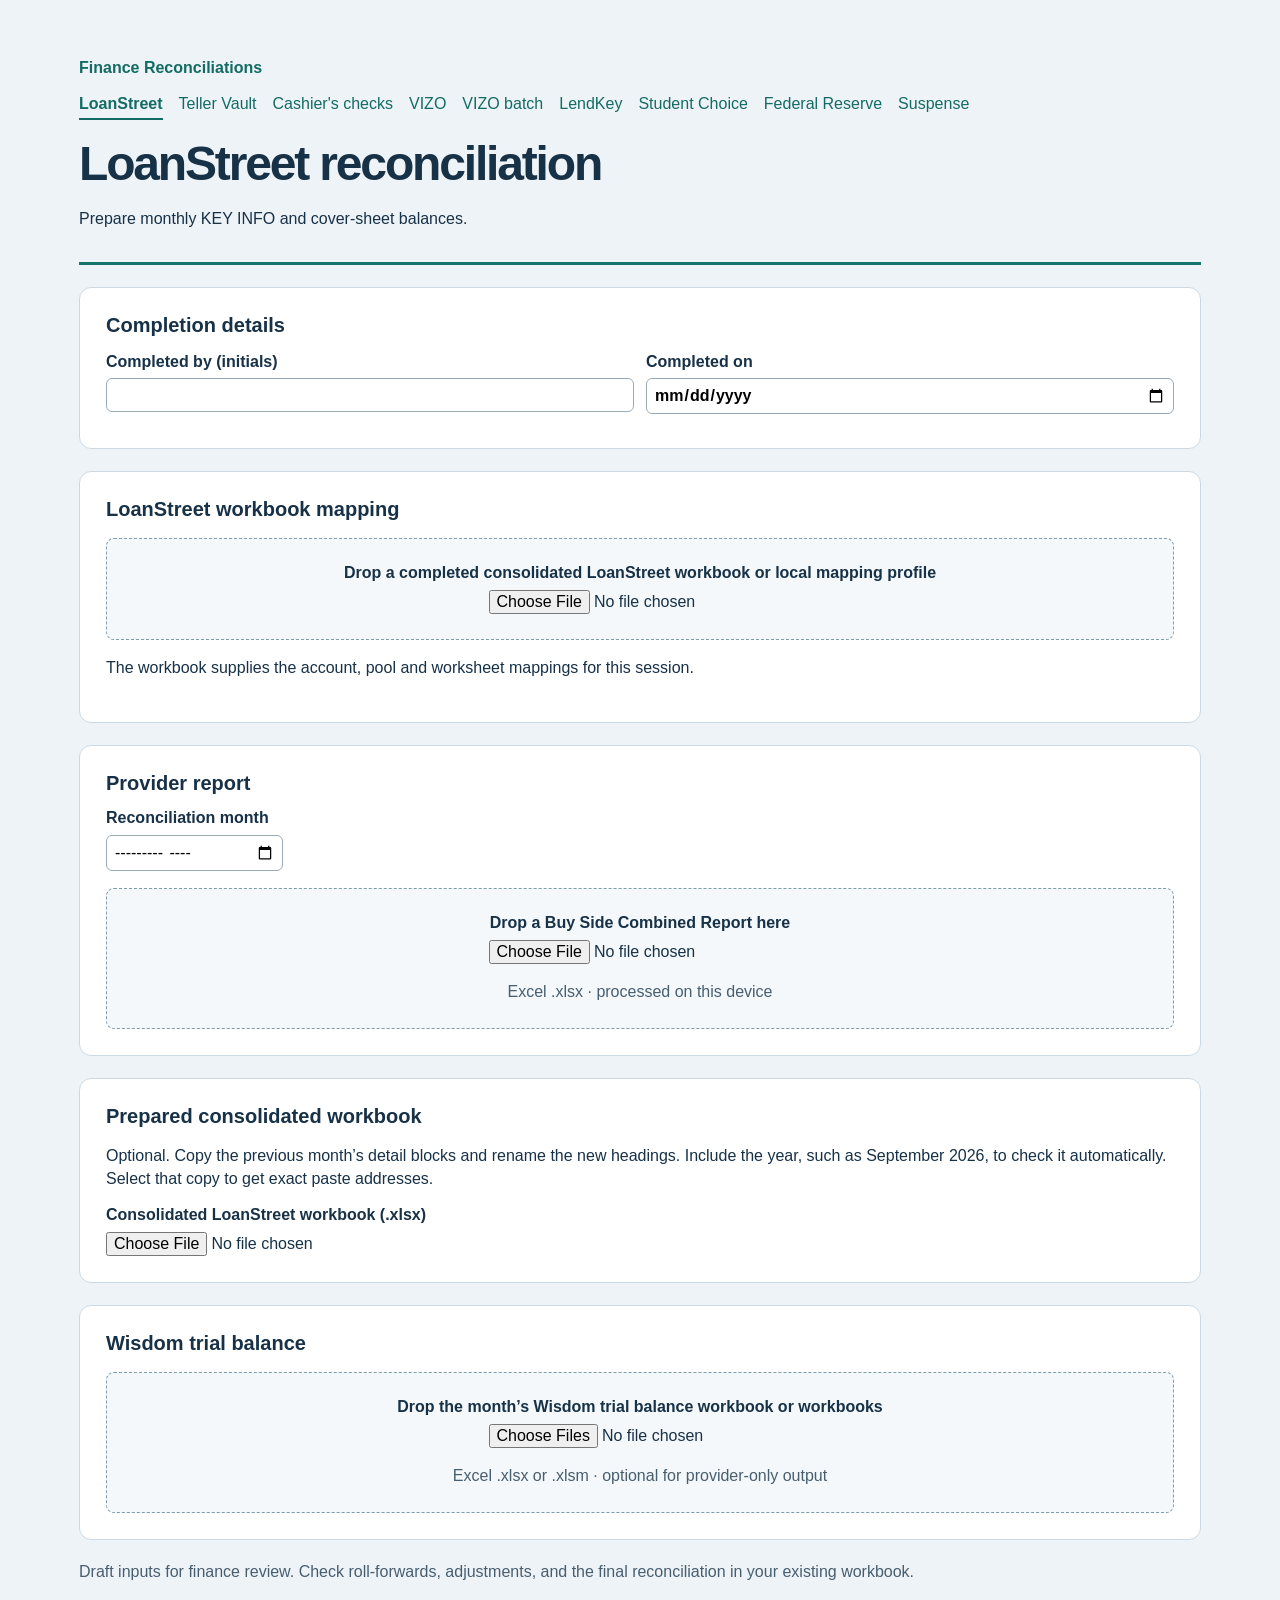
==== commit 5c982013: "Remove the Corporate Card and CD investment pages Co-Authored-By: Claude Opus 5.5 <noreply@anthropic" ====
--- a/index.html
+++ b/index.html
@@ -17,7 +17,7 @@
   <main>
     <header>
       <p class="organization">Finance Reconciliations</p>
-      <nav aria-label="Reconciliations"><a href="index.html" aria-current="page">LoanStreet</a><a href="vault.html">Teller Vault</a><a href="card.html">Corporate Card</a><a href="checks.html">Cashier's checks</a><a href="vizo.html">VIZO</a><a href="vizo-batch.html">VIZO batch</a><a href="lendkey.html">LendKey</a><a href="student.html">Student Choice</a><a href="fed.html">Federal Reserve</a><a href="cd.html">CD investments</a><a href="suspense.html">Suspense</a></nav>
+      <nav aria-label="Reconciliations"><a href="index.html" aria-current="page">LoanStreet</a><a href="vault.html">Teller Vault</a><a href="checks.html">Cashier's checks</a><a href="vizo.html">VIZO</a><a href="vizo-batch.html">VIZO batch</a><a href="lendkey.html">LendKey</a><a href="student.html">Student Choice</a><a href="fed.html">Federal Reserve</a><a href="suspense.html">Suspense</a></nav>
       <h1>LoanStreet reconciliation</h1>
       <p>Prepare monthly KEY INFO and cover-sheet balances.</p>
     </header>
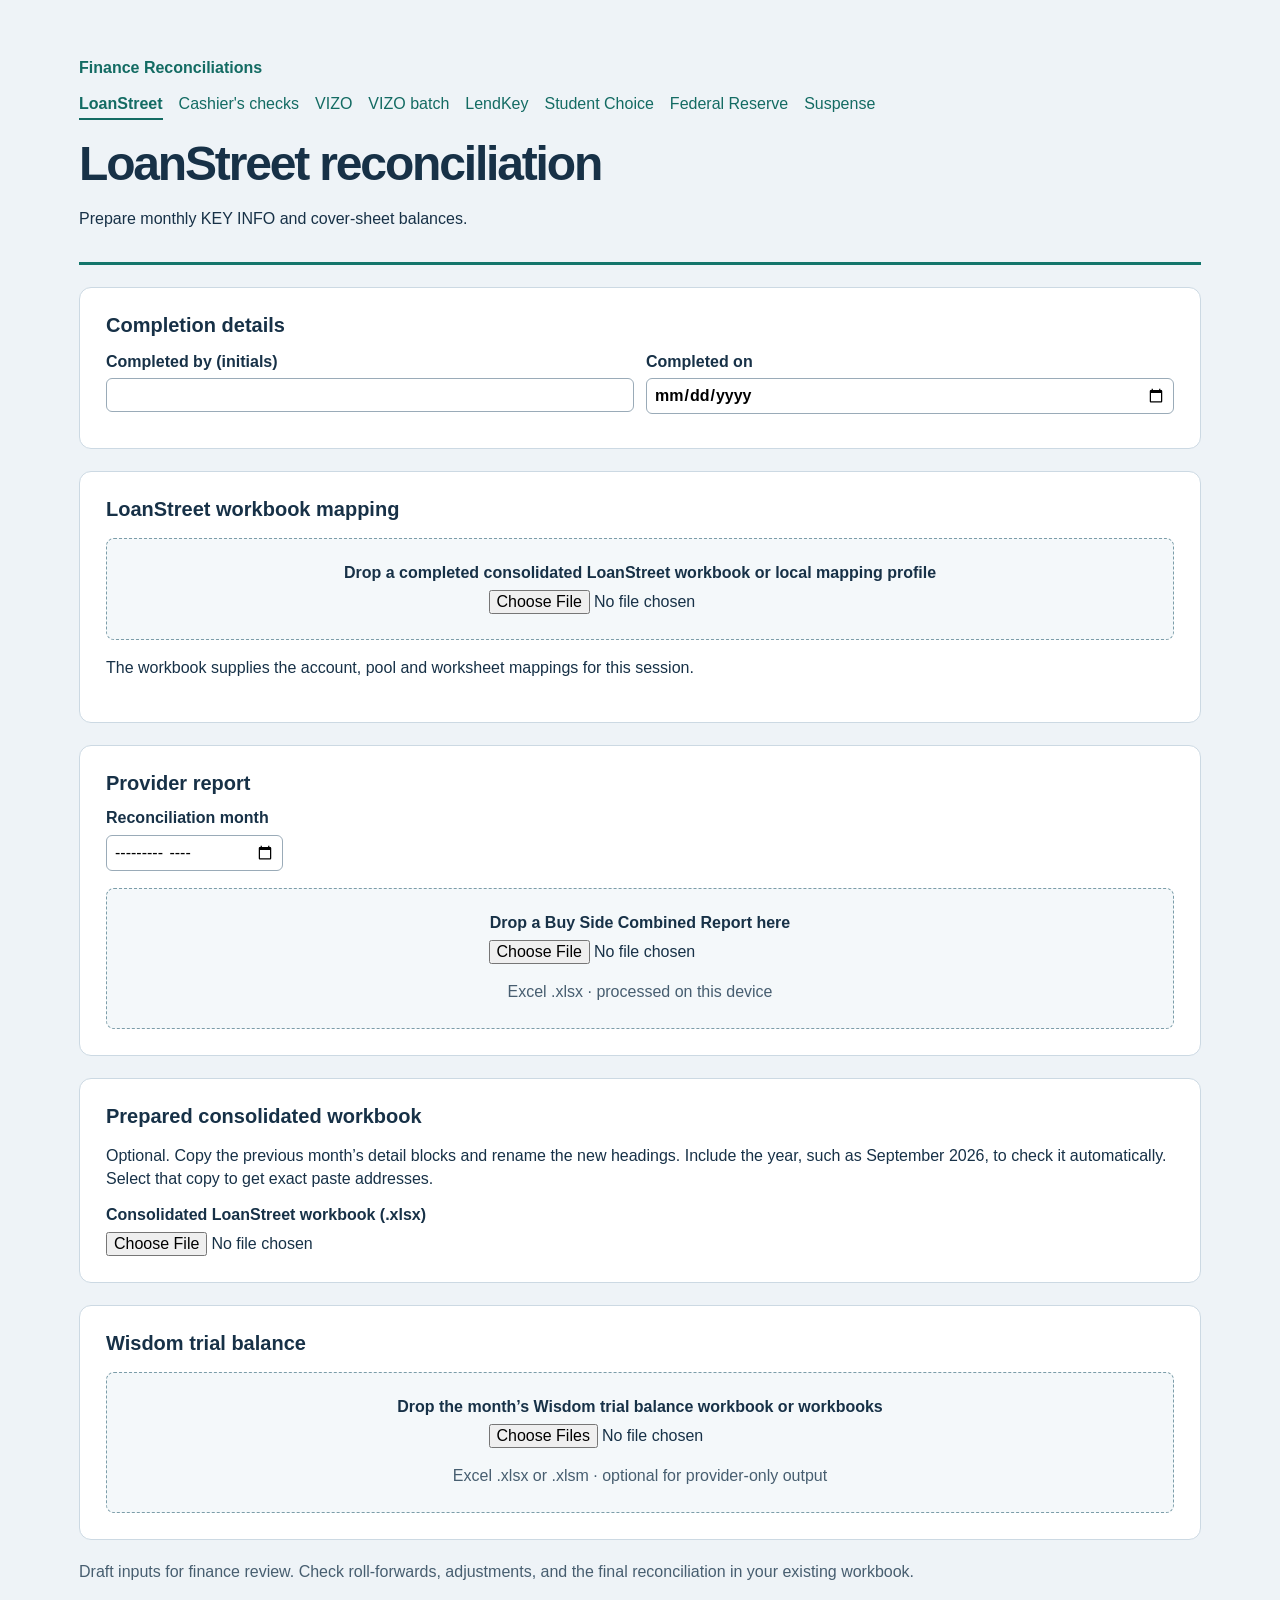
==== commit 04439db8: "Remove the Teller Vault page Co-Authored-By: Claude Opus 5.5 <noreply@anthropic.com>" ====
--- a/index.html
+++ b/index.html
@@ -17,7 +17,7 @@
   <main>
     <header>
       <p class="organization">Finance Reconciliations</p>
-      <nav aria-label="Reconciliations"><a href="index.html" aria-current="page">LoanStreet</a><a href="vault.html">Teller Vault</a><a href="checks.html">Cashier's checks</a><a href="vizo.html">VIZO</a><a href="vizo-batch.html">VIZO batch</a><a href="lendkey.html">LendKey</a><a href="student.html">Student Choice</a><a href="fed.html">Federal Reserve</a><a href="suspense.html">Suspense</a></nav>
+      <nav aria-label="Reconciliations"><a href="index.html" aria-current="page">LoanStreet</a><a href="checks.html">Cashier's checks</a><a href="vizo.html">VIZO</a><a href="vizo-batch.html">VIZO batch</a><a href="lendkey.html">LendKey</a><a href="student.html">Student Choice</a><a href="fed.html">Federal Reserve</a><a href="suspense.html">Suspense</a></nav>
       <h1>LoanStreet reconciliation</h1>
       <p>Prepare monthly KEY INFO and cover-sheet balances.</p>
     </header>
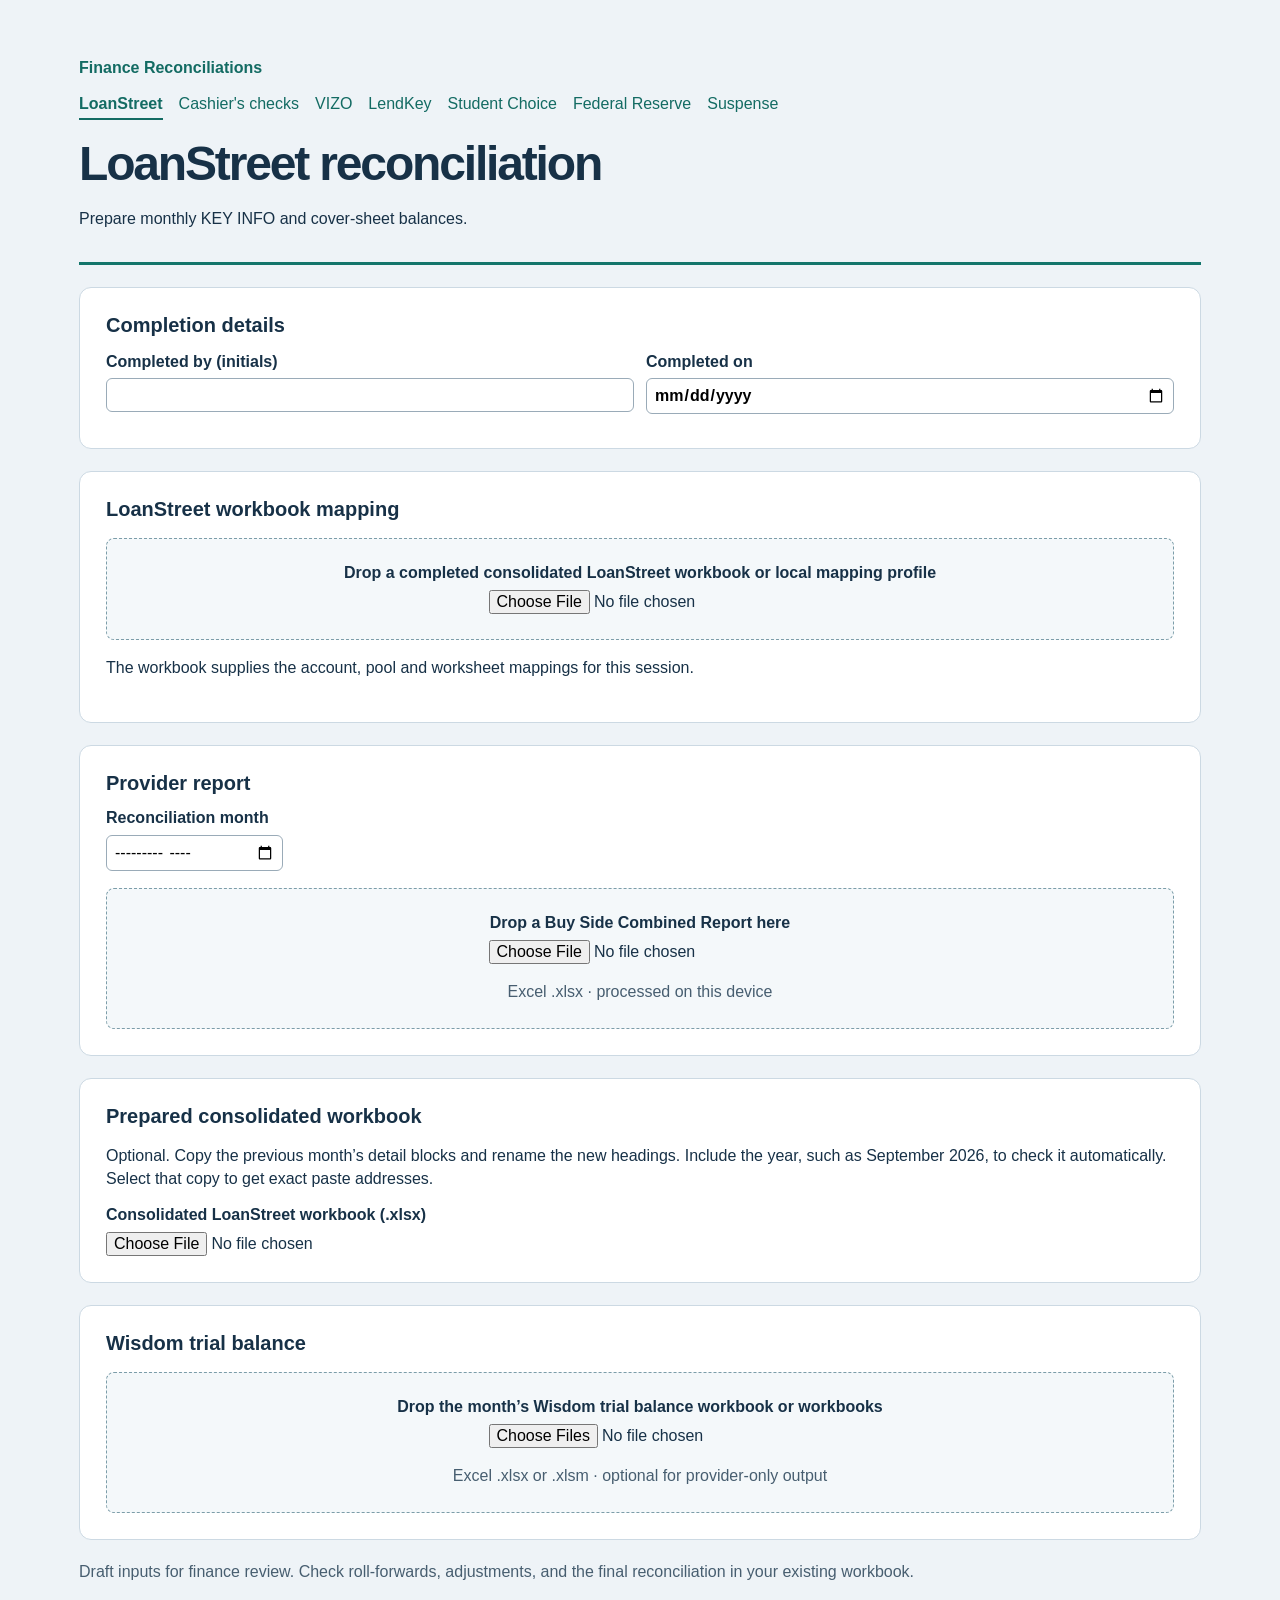
==== commit b7a740f3: "Remove the single-account VIZO page; the VIZO batch page is the VIZO tab Co-Authored-By: Claude Opus" ====
--- a/index.html
+++ b/index.html
@@ -17,7 +17,7 @@
   <main>
     <header>
       <p class="organization">Finance Reconciliations</p>
-      <nav aria-label="Reconciliations"><a href="index.html" aria-current="page">LoanStreet</a><a href="checks.html">Cashier's checks</a><a href="vizo.html">VIZO</a><a href="vizo-batch.html">VIZO batch</a><a href="lendkey.html">LendKey</a><a href="student.html">Student Choice</a><a href="fed.html">Federal Reserve</a><a href="suspense.html">Suspense</a></nav>
+      <nav aria-label="Reconciliations"><a href="index.html" aria-current="page">LoanStreet</a><a href="checks.html">Cashier's checks</a><a href="vizo-batch.html">VIZO</a><a href="lendkey.html">LendKey</a><a href="student.html">Student Choice</a><a href="fed.html">Federal Reserve</a><a href="suspense.html">Suspense</a></nav>
       <h1>LoanStreet reconciliation</h1>
       <p>Prepare monthly KEY INFO and cover-sheet balances.</p>
     </header>
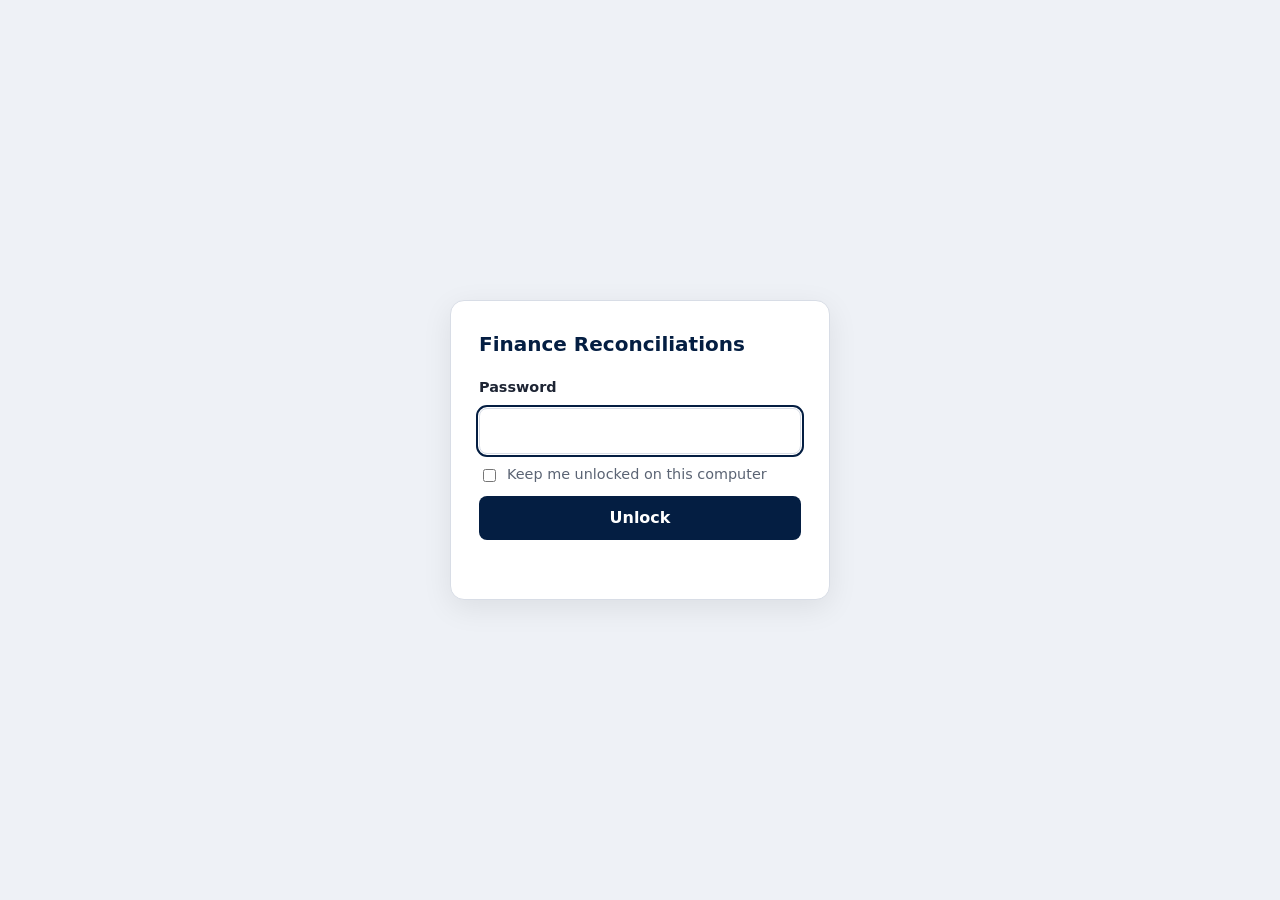
==== commit 38071d42: "Password-protect the site Pages, scripts and styles are published encrypted; each page asks for the " ====
--- a/index.html
+++ b/index.html
@@ -3,91 +3,23 @@
 <head>
   <meta charset="utf-8">
   <meta name="viewport" content="width=device-width, initial-scale=1">
-  <meta http-equiv="Content-Security-Policy" content="default-src 'none'; script-src 'self'; style-src 'self'; connect-src 'none'; base-uri 'none'; form-action 'none'">
-  <title>LoanStreet reconciliation | Finance Reconciliations</title>
-  <link rel="stylesheet" href="style.css">
-  <script defer src="jszip.min.js"></script>
-  <script defer src="loanstreet.js"></script>
-  <script defer src="covers.js"></script>
-  <script defer src="details.js"></script>
-  <script defer src="profile.js"></script>
-  <script defer src="app.js"></script>
+  <meta name="robots" content="noindex, nofollow">
+  <meta http-equiv="Content-Security-Policy" content="default-src 'none'; script-src 'self' blob:; style-src 'self' blob:; img-src 'self' blob: data:; font-src 'self' blob: data:; connect-src 'self'; worker-src 'self' blob:; base-uri 'none'; form-action 'none'">
+  <title>Finance Reconciliations</title>
+  <link rel="stylesheet" href="gate.css">
+  <script defer src="gate.js"></script>
 </head>
 <body>
-  <main>
-    <header>
-      <p class="organization">Finance Reconciliations</p>
-      <nav aria-label="Reconciliations"><a href="index.html" aria-current="page">LoanStreet</a><a href="checks.html">Cashier's checks</a><a href="vizo-batch.html">VIZO</a><a href="lendkey.html">LendKey</a><a href="student.html">Student Choice</a><a href="fed.html">Federal Reserve</a><a href="suspense.html">Suspense</a></nav>
-      <h1>LoanStreet reconciliation</h1>
-      <p>Prepare monthly KEY INFO and cover-sheet balances.</p>
-    </header>
-    <section class="panel" aria-labelledby="profile-heading">
-      <h2 id="profile-heading">LoanStreet workbook mapping</h2>
-      <div id="profile-drop" class="drop">
-        <label for="profile">Drop a completed consolidated LoanStreet workbook or local mapping profile</label>
-        <input type="file" id="profile" accept=".xlsx,.json">
-      </div>
-      <p id="profile-status" role="status">The workbook supplies the account, pool and worksheet mappings for this session.</p>
-    </section>
-    <section class="panel" aria-labelledby="input-heading">
-      <h2 id="input-heading">Provider report</h2>
-      <label for="month">Reconciliation month</label>
-      <input type="month" id="month" required>
-      <div id="drop" class="drop">
-        <label for="report">Drop a Buy Side Combined Report here</label>
-        <input type="file" id="report" accept=".xlsx">
-        <p>Excel .xlsx · processed on this device</p>
-      </div>
-      <p id="status" role="status" aria-live="polite"></p>
-    </section>
-    <section class="panel" aria-labelledby="detail-heading">
-      <h2 id="detail-heading">Prepared consolidated workbook</h2>
-      <p>Optional. Copy the previous month’s detail blocks and rename the new headings. Include the year, such as September 2026, to check it automatically. Select that copy to get exact paste addresses.</p>
-      <label for="detail-file">Consolidated LoanStreet workbook (.xlsx)</label>
-      <input type="file" id="detail-file" accept=".xlsx">
-      <p id="detail-status" role="status" aria-live="polite"></p>
-      <button type="button" id="detail-clear" hidden>Remove detail workbook</button>
-    </section>
-    <section class="panel" aria-labelledby="wisdom-heading">
-      <h2 id="wisdom-heading">Wisdom trial balance</h2>
-      <div id="wisdom-drop" class="drop">
-        <label for="wisdom-file">Drop the month’s Wisdom trial balance workbook or workbooks</label>
-        <input type="file" id="wisdom-file" accept=".xlsx,.xlsm" multiple>
-        <p>Excel .xlsx or .xlsm · optional for provider-only output</p>
-      </div>
-      <div id="wisdom-mapping" hidden>
-        <p>Use the same account and balance columns and data row range in each workbook.</p>
-        <div class="mapping">
-          <label>Worksheet<select id="wisdom-sheet"></select></label>
-          <label>G/L account column<input id="wisdom-account" placeholder="e.g. A" maxlength="3"></label>
-          <label>Ending balance column<input id="wisdom-balance" placeholder="e.g. F" maxlength="3"></label>
-          <label>First data row<input id="wisdom-first" type="number" min="1" max="1048576" value="2"></label>
-          <label>Last data row (optional)<input id="wisdom-last" type="number" min="1" max="1048576"></label>
-        </div>
-        <label class="confirmation"><input id="wisdom-confirm" type="checkbox">
-          I verified the selected columns, month, and that these are the ending balances after the month-end entries.
-        </label>
-      </div>
-      <p id="wisdom-status" role="status" aria-live="polite"></p>
-      <button type="button" id="wisdom-clear" hidden>Remove Wisdom file</button>
-    </section>
-    <section class="panel" id="preview" aria-labelledby="output-heading" hidden>
-      <div class="output">
-        <div>
-          <h2 id="output-heading">Excel preview</h2>
-          <p id="period"></p>
-        </div>
-        <button type="button" id="download">Download review Excel</button>
-        <button type="button" id="download-template" hidden>Download filled LoanStreet workbook</button>
-      </div>
-      <div id="table" class="table" tabindex="0" role="region" aria-label="Pool balances"></div>
-      <p id="template-download-note" hidden></p>
-      <p>In your copied monthly KEY INFO worksheet, paste values from <strong>G3:N10</strong> and <strong>G12</strong> into the same cells. Check that the pool headers match first.</p>
-      <p>Use the <strong>Cover inputs</strong> sheet to find the exact provider and ledger cells to paste into each existing cover. Paste only the listed cells.</p>
-      <p>When provided, <strong>Cover period inputs</strong> lists the month labels to update in the prepared covers.</p>
-      <p>Use <strong>Detail inputs</strong> for the five provider amounts per pool. When a prepared workbook is selected, review the current values and proposed changes before pasting the listed cells.</p>
-    </section>
-    <aside>Draft inputs for finance review. Check roll-forwards, adjustments, and the final reconciliation in your existing workbook.</aside>
+  <main class="gate" id="gate" hidden>
+    <h1>Finance Reconciliations</h1>
+    <form id="gate-form">
+      <label for="gate-password">Password</label>
+      <input id="gate-password" type="password" autocomplete="current-password" required>
+      <label class="gate-remember"><input id="gate-remember" type="checkbox"> Keep me unlocked on this computer</label>
+      <button type="submit" id="gate-submit">Unlock</button>
+      <p id="gate-status" role="status" aria-live="polite"></p>
+    </form>
   </main>
+  <p class="gate-loading" id="gate-loading">Opening…</p>
 </body>
 </html>
--- a/gate.css
+++ b/gate.css
@@ -0,0 +1,16 @@
+:root { color-scheme: light dark; --ink: #1d2433; --muted: #5b6474; --line: #d8dde6; --panel: #ffffff; --page: #eef1f6; --accent: #041e42; }
+@media (prefers-color-scheme: dark) { :root { --ink: #e8ecf3; --muted: #a3acbb; --line: #333b4a; --panel: #1b2130; --page: #11151f; --accent: #8fb3e8; } }
+* { box-sizing: border-box; }
+body { margin: 0; min-height: 100vh; display: grid; place-items: center; background: var(--page); color: var(--ink);
+  font: 16px/1.5 system-ui, -apple-system, "Segoe UI", Roboto, sans-serif; padding: 16px; }
+.gate { width: min(380px, 100%); background: var(--panel); border: 1px solid var(--line); border-radius: 14px; padding: 28px; box-shadow: 0 8px 30px rgb(0 0 0 / 0.08); }
+.gate h1 { margin: 0 0 18px; font-size: 1.25rem; color: var(--accent); }
+.gate form { display: grid; gap: 10px; }
+.gate label { font-weight: 600; font-size: 0.9rem; }
+.gate input[type=password] { width: 100%; padding: 10px 12px; border: 1px solid var(--line); border-radius: 8px; font: inherit; background: transparent; color: inherit; }
+.gate input[type=password]:focus { outline: 2px solid var(--accent); outline-offset: 1px; }
+.gate .gate-remember { display: flex; align-items: center; gap: 8px; font-weight: 400; color: var(--muted); }
+.gate button { padding: 10px; border: 0; border-radius: 8px; background: var(--accent); color: var(--panel); font: inherit; font-weight: 600; cursor: pointer; }
+.gate button:disabled { opacity: 0.6; cursor: wait; }
+#gate-status { margin: 0; min-height: 1.5em; color: #b42318; font-size: 0.9rem; }
+.gate-loading { color: var(--muted); }
